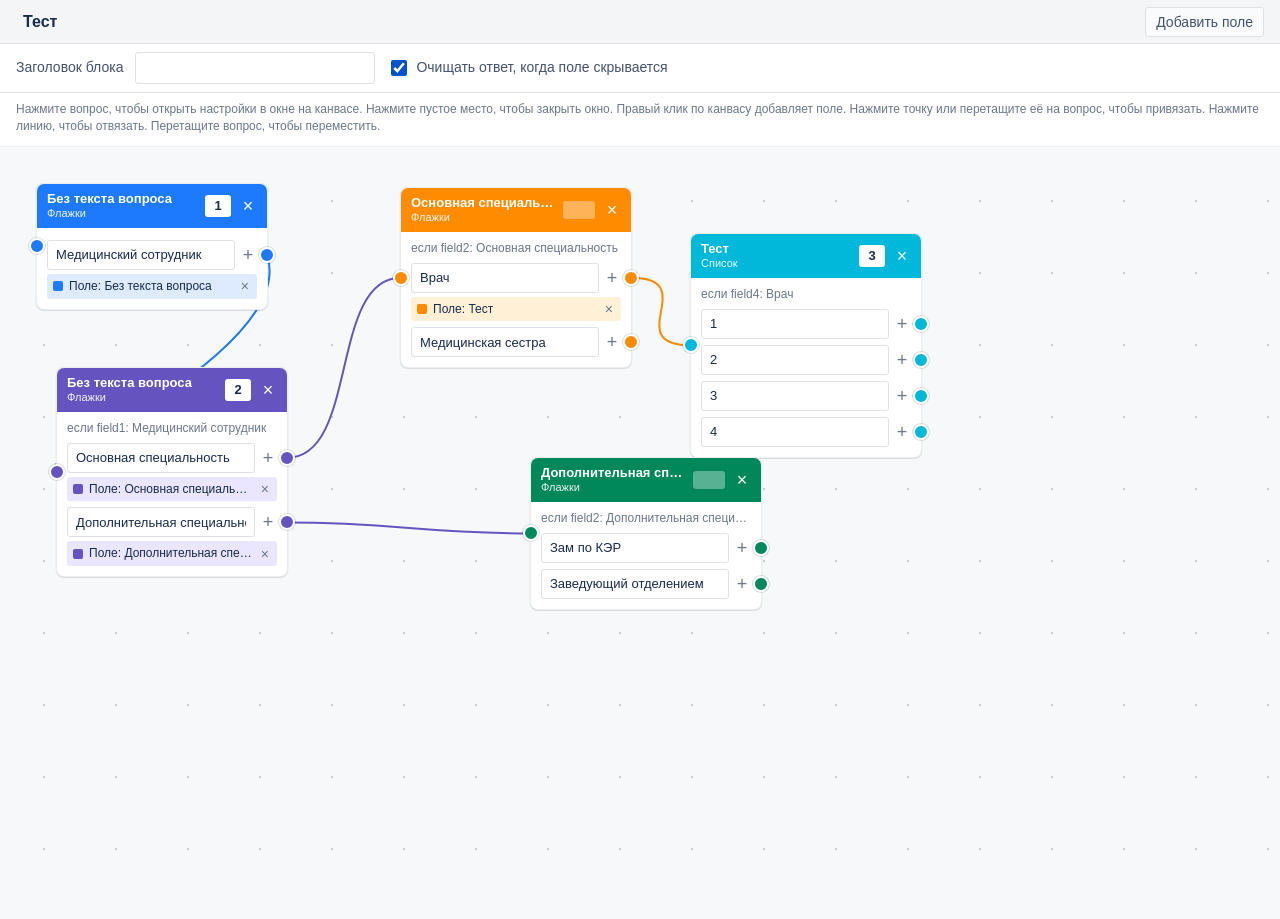
==== page/nodes/preview.html @ d3afccb6 "Add a node canvas for conditional fields. The automation admin iframe now opens a Russian canvas of " ====
<!DOCTYPE html>
<html lang="ru">
<head>
    <meta charset="utf-8">
    <title>Тест — редактор нод</title>
    <link rel="stylesheet" href="node-canvas.css">
</head>
<body class="nc-nodes">
    <div id="node-canvas-root"></div>
    <script src="node-canvas.js"></script>
</body>
</html>
---- page/nodes/node-canvas.css ----
/* Редактор нод для Automation for Jira. Стили повторяют канвас со скриншота. */

#node-canvas-root,
#node-canvas-root * {
    box-sizing: border-box;
}

#node-canvas-root {
    font-family: -apple-system, BlinkMacSystemFont, "Segoe UI", Roboto, Oxygen, Ubuntu, "Helvetica Neue", Arial, sans-serif;
    color: #172b4d;
    font-size: 14px;
    line-height: 1.4;
    background: #f7f8f9;
    min-height: 100vh;
}

body.nc-nodes {
    margin: 0;
    background: #f7f8f9;
}

body.nc-nodes #automation-admin-container {
    display: none !important;
}

body.nc-classic #node-canvas-root {
    display: none !important;
}

.nc-back {
    display: none;
    position: fixed;
    right: 16px;
    bottom: 16px;
    z-index: 50;
    background: #0052cc;
    color: #fff;
    border: none;
    border-radius: 3px;
    padding: 8px 12px;
    font-size: 14px;
    cursor: pointer;
    box-shadow: 0 4px 8px rgba(9, 30, 66, 0.25);
}

body.nc-classic .nc-back {
    display: inline-block;
}

.nc-top {
    height: 44px;
    background: #f4f5f7;
    border-bottom: 1px solid #dfe1e6;
    display: flex;
    align-items: center;
    padding: 0 16px;
    gap: 12px;
}

.nc-name {
    font-weight: 600;
    font-size: 16px;
    color: #172b4d;
    background: transparent;
    border: 1px solid transparent;
    border-radius: 3px;
    padding: 2px 6px;
    min-width: 80px;
    max-width: 360px;
}

.nc-name:hover,
.nc-name:focus {
    border-color: #dfe1e6;
    background: #fff;
    outline: none;
}

.nc-top-actions {
    margin-left: auto;
    display: flex;
    gap: 8px;
    align-items: center;
}

.nc-btn {
    background: #fafbfc;
    border: 1px solid #dfe1e6;
    border-radius: 3px;
    color: #42526e;
    font-size: 14px;
    line-height: 20px;
    padding: 4px 10px;
    cursor: pointer;
}

.nc-btn:hover {
    background: #ebecf0;
}

.nc-btn-primary {
    background: #0052cc;
    border-color: #0052cc;
    color: #fff;
}

.nc-btn-primary:hover {
    background: #0065ff;
}

.nc-sub {
    background: #fff;
    border-bottom: 1px solid #dfe1e6;
    display: flex;
    align-items: center;
    gap: 12px;
    padding: 8px 16px;
    flex-wrap: wrap;
}

.nc-sub label {
    color: #42526e;
    font-size: 14px;
}

.nc-block-title {
    width: 240px;
    height: 32px;
    border: 1px solid #dfe1e6;
    border-radius: 3px;
    padding: 0 8px;
    font-size: 14px;
    color: #172b4d;
    background: #fff;
}

.nc-block-title:focus,
.nc-name:focus,
.nc-opt input:focus,
.nc-settings input:focus,
.nc-settings select:focus,
.nc-settings textarea:focus {
    border-color: #4c9aff;
    outline: none;
    box-shadow: 0 0 0 1px #4c9aff;
}

.nc-check {
    display: inline-flex;
    align-items: center;
    gap: 6px;
    color: #172b4d;
    cursor: pointer;
    user-select: none;
}

.nc-check input {
    accent-color: #0052cc;
    width: 16px;
    height: 16px;
}

.nc-status {
    margin-left: auto;
    color: #6b778c;
    font-size: 12px;
}

.nc-help {
    margin: 0;
    padding: 8px 16px 10px;
    color: #6b778c;
    font-size: 12px;
    line-height: 1.45;
    background: #fff;
    border-bottom: 1px solid #f0f1f3;
}

.nc-scroll {
    overflow: auto;
    height: calc(100vh - 128px);
    min-height: 520px;
    background: #f7f8f9;
}

.nc-canvas {
    position: relative;
    min-width: 1400px;
    min-height: 860px;
    background-color: #f7f8f9;
    background-image: radial-gradient(circle, #c5cad3 1.15px, transparent 1.25px);
    background-size: 72px 72px;
    background-position: 8px 18px;
}

.nc-wires {
    position: absolute;
    left: 0;
    top: 0;
    width: 100%;
    height: 100%;
    overflow: visible;
    pointer-events: none;
    z-index: 1;
}

.nc-wires path.nc-line {
    fill: none;
    stroke-width: 2;
    pointer-events: none;
}

.nc-wires path.nc-hit {
    fill: none;
    stroke: transparent;
    stroke-width: 14;
    pointer-events: stroke;
    cursor: pointer;
}

.nc-wires path.nc-temp {
    fill: none;
    stroke: #6b778c;
    stroke-width: 2;
    stroke-dasharray: 5 4;
    pointer-events: none;
}

.nc-empty {
    position: absolute;
    left: 24px;
    top: 24px;
    color: #6b778c;
    font-size: 14px;
    z-index: 2;
}

.nc-node {
    position: absolute;
    width: 232px;
    background: #fff;
    border: 1px solid rgba(9, 30, 66, 0.08);
    border-radius: 8px;
    box-shadow: 0 1px 1px rgba(9, 30, 66, 0.12), 0 0 1px rgba(9, 30, 66, 0.12);
    z-index: 2;
    overflow: visible;
}

.nc-node.is-selected {
    box-shadow: 0 0 0 2px rgba(76, 154, 255, 0.45), 0 8px 16px rgba(9, 30, 66, 0.12);
}

.nc-node.is-target {
    box-shadow: 0 0 0 2px #36b37e;
}

.nc-head {
    border-radius: 7px 7px 0 0;
    color: #fff;
    min-height: 44px;
    padding: 6px 8px 6px 10px;
    display: flex;
    align-items: center;
    gap: 6px;
    cursor: grab;
    user-select: none;
}

.nc-head:active {
    cursor: grabbing;
}

.nc-head-text {
    min-width: 0;
    flex: 1;
}

.nc-head-title {
    font-size: 13px;
    font-weight: 700;
    white-space: nowrap;
    overflow: hidden;
    text-overflow: ellipsis;
    line-height: 1.2;
}

.nc-head-type {
    font-size: 11px;
    opacity: 0.92;
    line-height: 1.2;
}

.nc-badge {
    background: #fff;
    color: #172b4d;
    min-width: 26px;
    height: 22px;
    padding: 0 6px;
    border-radius: 3px;
    font-weight: 700;
    font-size: 13px;
    display: inline-flex;
    align-items: center;
    justify-content: center;
    flex: none;
}

.nc-swatch {
    width: 32px;
    height: 18px;
    border-radius: 3px;
    border: none;
    flex: none;
    cursor: pointer;
    padding: 0;
}

.nc-x {
    width: 22px;
    height: 22px;
    border: none;
    background: transparent;
    color: #fff;
    font-size: 18px;
    line-height: 1;
    cursor: pointer;
    border-radius: 3px;
    flex: none;
    padding: 0;
}

.nc-x:hover,
.nc-swatch:hover {
    background: rgba(255, 255, 255, 0.2);
}

.nc-body {
    padding: 6px 10px 10px;
}

.nc-cond {
    color: #6b778c;
    font-size: 12px;
    white-space: nowrap;
    overflow: hidden;
    text-overflow: ellipsis;
    min-height: 0;
    margin: 2px 0 4px;
}

.nc-cond:empty {
    display: none;
}

.nc-hint {
    color: #6b778c;
    font-size: 11px;
    margin: 0 0 4px;
}

.nc-opt {
    display: flex;
    align-items: center;
    gap: 4px;
    position: relative;
    margin-top: 6px;
}

.nc-opt input {
    flex: 1;
    min-width: 0;
    height: 30px;
    border: 1px solid #dfe1e6;
    border-radius: 3px;
    padding: 0 8px;
    font-size: 13px;
    color: #172b4d;
    background: #fff;
}

.nc-plus {
    width: 18px;
    height: 30px;
    border: none;
    background: transparent;
    color: #6b778c;
    font-size: 18px;
    cursor: pointer;
    padding: 0;
    line-height: 1;
}

.nc-plus:hover {
    color: #172b4d;
}

.nc-chip {
    margin-top: 4px;
    border-radius: 3px;
    display: flex;
    align-items: center;
    gap: 6px;
    padding: 4px 6px;
    font-size: 12px;
    color: #172b4d;
}

.nc-chip-sq {
    width: 10px;
    height: 10px;
    border-radius: 2px;
    flex: none;
}

.nc-chip-label {
    flex: 1;
    min-width: 0;
    white-space: nowrap;
    overflow: hidden;
    text-overflow: ellipsis;
}

.nc-chip-x {
    border: none;
    background: transparent;
    color: #6b778c;
    cursor: pointer;
    font-size: 14px;
    line-height: 1;
    padding: 0 2px;
}

.nc-port {
    width: 16px;
    height: 16px;
    border-radius: 50%;
    border: 2px solid #fff;
    box-shadow: 0 0 0 1px rgba(9, 30, 66, 0.15);
    position: absolute;
    z-index: 3;
    cursor: crosshair;
    padding: 0;
}

.nc-port-in {
    left: -8px;
    top: 50%;
    margin-top: -8px;
}

.nc-port-out {
    right: -18px;
    top: 50%;
    margin-top: -8px;
}

.nc-port.is-armed {
    box-shadow: 0 0 0 3px rgba(255, 255, 255, 0.9), 0 0 0 5px currentColor;
}

.nc-value-port {
    position: relative;
    height: 28px;
    margin-top: 4px;
}

.nc-value-port span {
    color: #6b778c;
    font-size: 12px;
    line-height: 28px;
}

.nc-settings {
    position: absolute;
    width: 280px;
    background: #fff;
    border: 1px solid #dfe1e6;
    border-radius: 8px;
    box-shadow: 0 8px 16px rgba(9, 30, 66, 0.18);
    z-index: 6;
    padding: 12px;
}

.nc-settings h3 {
    margin: 0 0 10px;
    font-size: 14px;
    font-weight: 600;
}

.nc-settings .nc-field {
    margin-bottom: 8px;
}

.nc-settings .nc-field > span {
    display: block;
    font-size: 12px;
    color: #6b778c;
    margin-bottom: 4px;
}

.nc-settings input[type="text"],
.nc-settings select,
.nc-settings textarea {
    width: 100%;
    border: 1px solid #dfe1e6;
    border-radius: 3px;
    font-size: 13px;
    color: #172b4d;
    padding: 6px 8px;
    background: #fff;
    font-family: inherit;
}

.nc-settings textarea {
    min-height: 56px;
    resize: vertical;
}

.nc-colors {
    display: flex;
    gap: 6px;
}

.nc-colors button {
    width: 22px;
    height: 22px;
    border-radius: 50%;
    border: 2px solid #fff;
    box-shadow: 0 0 0 1px #dfe1e6;
    cursor: pointer;
    padding: 0;
}

.nc-colors button.is-on {
    box-shadow: 0 0 0 2px #172b4d;
}

.nc-settings-actions {
    display: flex;
    justify-content: flex-end;
    gap: 8px;
    margin-top: 4px;
}

.nc-req {
    margin-left: 4px;
}
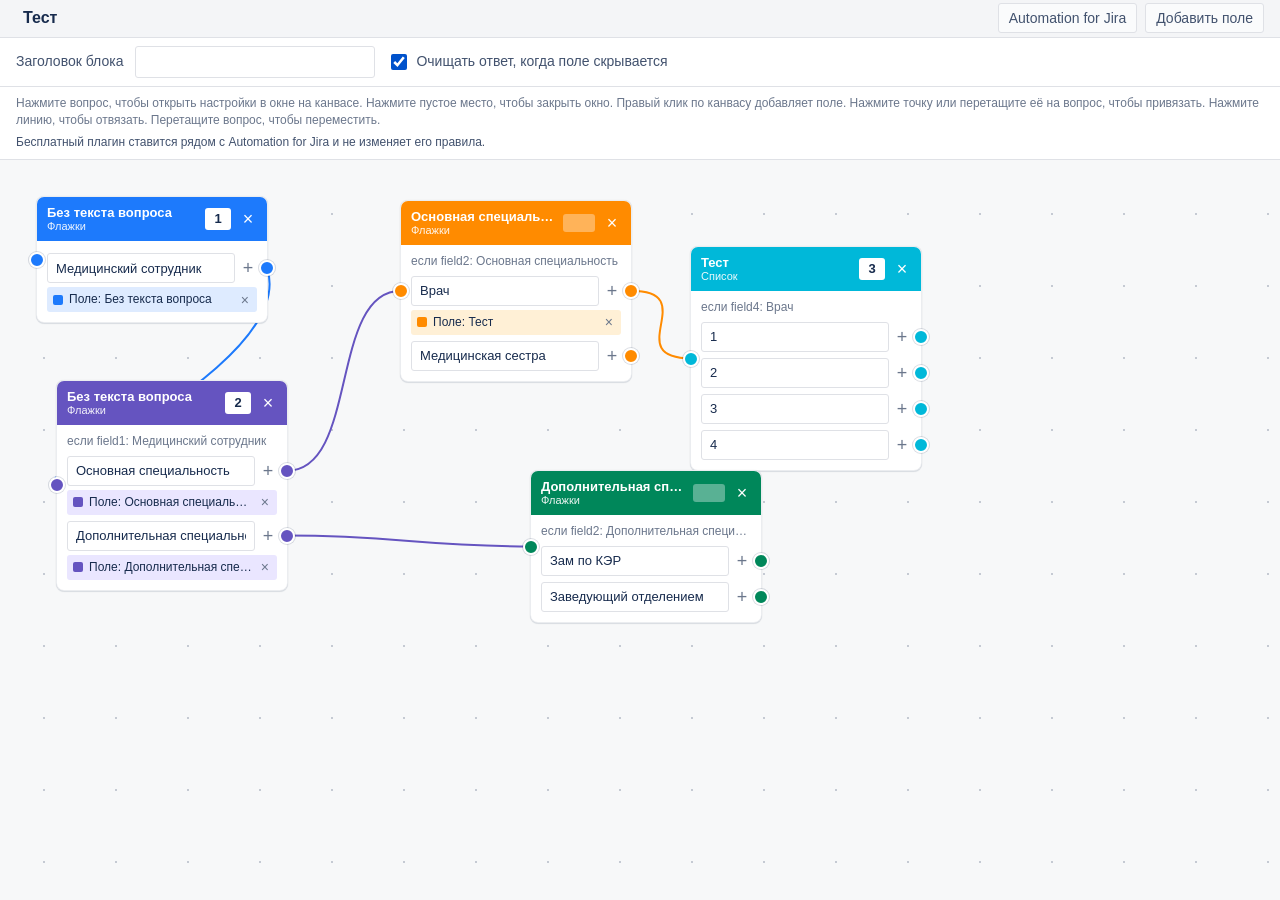
==== commit c2dbd1e4: "Install the node editor beside Automation for Jira. Use a separate plugin key, drop licensing, and d" ====
--- a/page/nodes/preview.html
+++ b/page/nodes/preview.html
@@ -6,7 +6,7 @@
     <link rel="stylesheet" href="node-canvas.css">
 </head>
 <body class="nc-nodes">
-    <div id="node-canvas-root"></div>
+    <div id="node-canvas-root" data-classic="/secure/AutomationGlobalAdminAction!default.jspa"></div>
     <script src="node-canvas.js"></script>
 </body>
 </html>
--- a/page/nodes/node-canvas.css
+++ b/page/nodes/node-canvas.css
@@ -12,11 +12,21 @@
     line-height: 1.4;
     background: #f7f8f9;
     min-height: 100vh;
+    height: 100%;
+}
+
+.nc-app {
+    display: flex;
+    flex-direction: column;
+    height: 100%;
+    min-height: 0;
 }
 
 body.nc-nodes {
     margin: 0;
     background: #f7f8f9;
+    height: 100vh;
+    overflow: hidden;
 }
 
 body.nc-nodes #automation-admin-container {
@@ -168,18 +178,27 @@
 
 .nc-help {
     margin: 0;
-    padding: 8px 16px 10px;
+    padding: 8px 16px 4px;
     color: #6b778c;
     font-size: 12px;
     line-height: 1.45;
     background: #fff;
-    border-bottom: 1px solid #f0f1f3;
+}
+
+.nc-note {
+    margin: 0;
+    padding: 0 16px 8px;
+    color: #42526e;
+    font-size: 12px;
+    line-height: 1.45;
+    background: #fff;
+    border-bottom: 1px solid #dfe1e6;
 }
 
 .nc-scroll {
     overflow: auto;
-    height: calc(100vh - 128px);
-    min-height: 520px;
+    flex: 1 1 auto;
+    min-height: 0;
     background: #f7f8f9;
 }
 
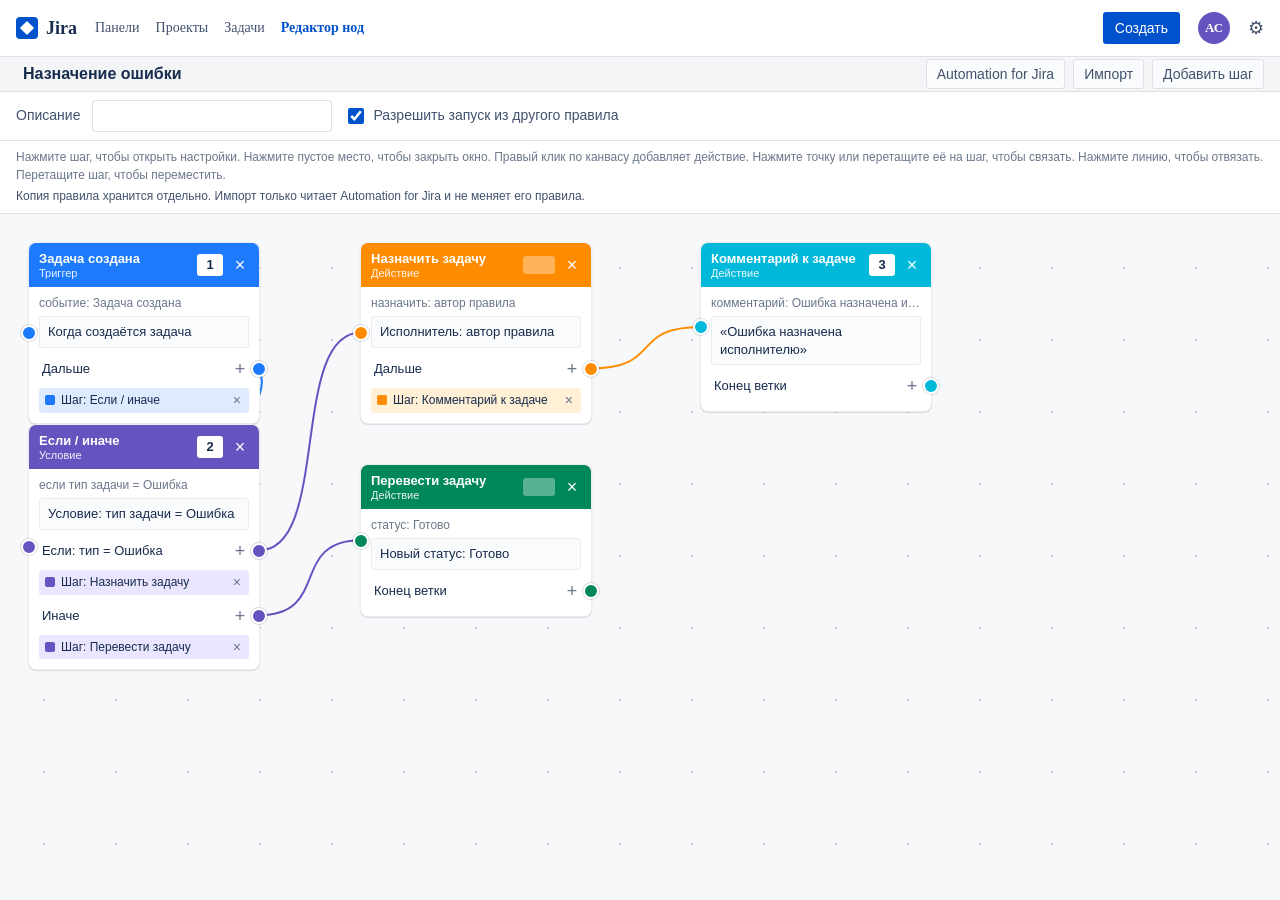
==== commit 1de22b87: "Show automation steps on the Jira page. Replace answer-style rows with the trigger, branch and actio" ====
--- a/page/nodes/preview.html
+++ b/page/nodes/preview.html
@@ -5,7 +5,20 @@
     <title>Тест — редактор нод</title>
     <link rel="stylesheet" href="node-canvas.css">
 </head>
-<body class="nc-nodes">
+<body class="nc-nodes jira-frame">
+    <header class="jira-top">
+        <div class="jira-logo"><span class="jira-mark"></span> Jira</div>
+        <nav class="jira-nav">
+            <span>Панели</span>
+            <span>Проекты</span>
+            <span>Задачи</span>
+            <span class="is-on">Редактор нод</span>
+        </nav>
+        <span class="jira-spacer"></span>
+        <button class="jira-create" type="button">Создать</button>
+        <span class="jira-user">АС</span>
+        <span class="jira-gear">⚙</span>
+    </header>
     <div id="node-canvas-root" data-classic="/secure/AutomationGlobalAdminAction!default.jspa"></div>
     <script src="node-canvas.js"></script>
 </body>
--- a/page/nodes/node-canvas.css
+++ b/page/nodes/node-canvas.css
@@ -385,16 +385,131 @@
     margin-top: 6px;
 }
 
-.nc-opt input {
+.nc-detail {
+    font-size: 13px;
+    line-height: 1.35;
+    color: #172b4d;
+    background: #fafbfc;
+    border: 1px solid #ebecf0;
+    border-radius: 3px;
+    padding: 6px 8px;
+    margin: 2px 0 6px;
+}
+
+.nc-opt input,
+.nc-opt-label {
     flex: 1;
     min-width: 0;
     height: 30px;
-    border: 1px solid #dfe1e6;
-    border-radius: 3px;
+    border: 1px solid transparent;
+    border-radius: 3px;
+    padding: 0 2px;
+    font-size: 13px;
+    color: #172b4d;
+    background: transparent;
+    display: flex;
+    align-items: center;
+}
+
+.nc-opt input {
+    border-color: #dfe1e6;
     padding: 0 8px;
+    background: #fff;
+}
+
+body.jira-frame {
+    display: flex;
+    flex-direction: column;
+    background: #fff;
+}
+
+body.jira-frame #node-canvas-root {
+    flex: 1;
+    min-height: 0;
+    height: auto;
+}
+
+.jira-top {
+    height: 56px;
+    background: #fff;
+    border-bottom: 1px solid #dfe1e6;
+    display: flex;
+    align-items: center;
+    padding: 0 16px;
+    gap: 18px;
+    flex: none;
+}
+
+.jira-logo {
+    display: flex;
+    align-items: center;
+    gap: 8px;
+    font-weight: 700;
+    color: #172b4d;
+    font-size: 18px;
+}
+
+.jira-mark {
+    width: 22px;
+    height: 22px;
+    background: #0052cc;
+    border-radius: 4px;
+    position: relative;
+}
+
+.jira-mark:after {
+    content: "";
+    position: absolute;
+    left: 6px;
+    top: 6px;
+    width: 10px;
+    height: 10px;
+    background: #fff;
+    transform: rotate(45deg);
+}
+
+.jira-nav {
+    display: flex;
+    gap: 16px;
+    color: #42526e;
+    font-size: 14px;
+}
+
+.jira-nav span.is-on {
+    color: #0052cc;
+    font-weight: 600;
+}
+
+.jira-spacer {
+    margin-left: auto;
+}
+
+.jira-create {
+    background: #0052cc;
+    color: #fff;
+    border: none;
+    border-radius: 3px;
+    height: 32px;
+    padding: 0 12px;
+    font-size: 14px;
+}
+
+.jira-user {
+    width: 32px;
+    height: 32px;
+    border-radius: 50%;
+    background: #6554c0;
+    color: #fff;
+    display: inline-flex;
+    align-items: center;
+    justify-content: center;
     font-size: 13px;
-    color: #172b4d;
-    background: #fff;
+    font-weight: 700;
+}
+
+.jira-gear {
+    color: #42526e;
+    font-size: 18px;
 }
 
 .nc-plus {
@@ -500,6 +615,51 @@
     padding: 12px;
 }
 
+.nc-import {
+    position: fixed;
+    top: 56px;
+    right: 16px;
+    width: 320px;
+    background: #fff;
+    border: 1px solid #dfe1e6;
+    border-radius: 8px;
+    box-shadow: 0 8px 16px rgba(9, 30, 66, 0.18);
+    z-index: 30;
+    padding: 12px;
+}
+
+.nc-import h3 {
+    margin: 0 0 8px;
+    font-size: 14px;
+    font-weight: 600;
+}
+
+.nc-import p {
+    margin: 0 0 8px;
+    color: #6b778c;
+    font-size: 12px;
+    line-height: 1.45;
+}
+
+.nc-import-actions {
+    display: flex;
+    flex-wrap: wrap;
+    gap: 8px;
+    margin-bottom: 8px;
+}
+
+.nc-import-list {
+    max-height: 240px;
+    overflow: auto;
+}
+
+.nc-import-list button {
+    display: block;
+    width: 100%;
+    text-align: left;
+    margin-bottom: 4px;
+}
+
 .nc-settings h3 {
     margin: 0 0 10px;
     font-size: 14px;
